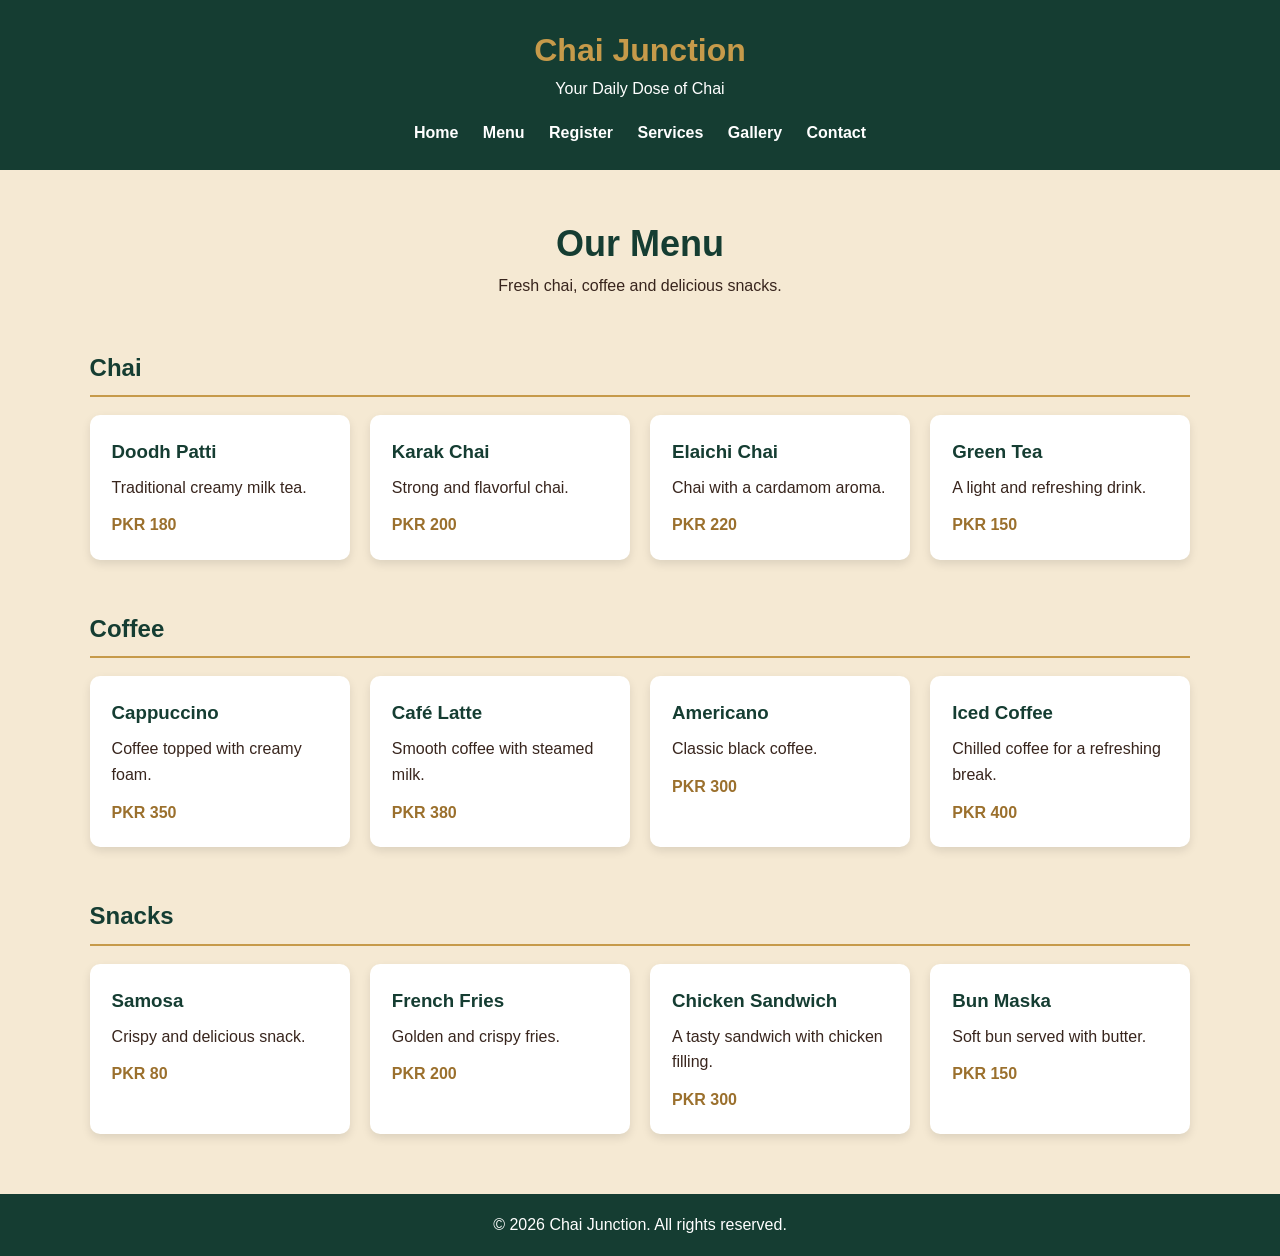
==== ASSIGNMENT NO 1/media.html @ e3ab8e17 "Add files via upload" ====
<!DOCTYPE html>
<html lang="en">
<head>
    <meta charset="UTF-8">
    <meta name="viewport" content="width=device-width, initial-scale=1.0">
    <title>Our Menu | Chai Junction</title>
    <link rel="stylesheet" href="media.css">
</head>
<body>

<header>
    <h1>Chai Junction</h1>
    <p>Your Daily Dose of Chai</p>
    <nav>
        <a href="index.html">Home</a>
        <a href="media.html">Menu</a>
        <a href="register.html">Register</a>
        <a href="services.html">Services</a>
        <a href="portfolio.html">Gallery</a>
        <a href="contact.html">Contact</a>
    </nav>
</header>

<main>
    <section class="menu-heading">
        <h2>Our Menu</h2>
        <p>Fresh chai, coffee and delicious snacks.</p>
    </section>

    <section class="menu-section">
        <h2>Chai</h2>
        <div class="menu-items">
            <div class="menu-card">
                <h3>Doodh Patti</h3>
                <p>Traditional creamy milk tea.</p>
                <strong>PKR 180</strong>
            </div>
            <div class="menu-card">
                <h3>Karak Chai</h3>
                <p>Strong and flavorful chai.</p>
                <strong>PKR 200</strong>
            </div>
            <div class="menu-card">
                <h3>Elaichi Chai</h3>
                <p>Chai with a cardamom aroma.</p>
                <strong>PKR 220</strong>
            </div>
            <div class="menu-card">
                <h3>Green Tea</h3>
                <p>A light and refreshing drink.</p>
                <strong>PKR 150</strong>
            </div>
        </div>
    </section>

    <section class="menu-section">
        <h2>Coffee</h2>
        <div class="menu-items">
            <div class="menu-card">
                <h3>Cappuccino</h3>
                <p>Coffee topped with creamy foam.</p>
                <strong>PKR 350</strong>
            </div>
            <div class="menu-card">
                <h3>Café Latte</h3>
                <p>Smooth coffee with steamed milk.</p>
                <strong>PKR 380</strong>
            </div>
            <div class="menu-card">
                <h3>Americano</h3>
                <p>Classic black coffee.</p>
                <strong>PKR 300</strong>
            </div>
            <div class="menu-card">
                <h3>Iced Coffee</h3>
                <p>Chilled coffee for a refreshing break.</p>
                <strong>PKR 400</strong>
            </div>
        </div>
    </section>

    <section class="menu-section">
        <h2>Snacks</h2>
        <div class="menu-items">
            <div class="menu-card">
                <h3>Samosa</h3>
                <p>Crispy and delicious snack.</p>
                <strong>PKR 80</strong>
            </div>
            <div class="menu-card">
                <h3>French Fries</h3>
                <p>Golden and crispy fries.</p>
                <strong>PKR 200</strong>
            </div>
            <div class="menu-card">
                <h3>Chicken Sandwich</h3>
                <p>A tasty sandwich with chicken filling.</p>
                <strong>PKR 300</strong>
            </div>
            <div class="menu-card">
                <h3>Bun Maska</h3>
                <p>Soft bun served with butter.</p>
                <strong>PKR 150</strong>
            </div>
        </div>
    </section>
</main>

<footer>
    <p>&copy; 2026 Chai Junction. All rights reserved.</p>
</footer>

</body>
</html>
---- ASSIGNMENT NO 1/media.css ----
* {
    margin: 0;
    padding: 0;
    box-sizing: border-box;
}

body {
    font-family: Arial, sans-serif;
    background-color: #F5E9D3;
    color: #38251D;
    line-height: 1.6;
}

header {
    background-color: #153D32;
    color: white;
    text-align: center;
    padding: 25px 15px;
}

header h1 {
    color: #C69A4A;
    font-size: 32px;
}

nav {
    margin-top: 18px;
}

nav a {
    color: white;
    text-decoration: none;
    margin: 0 10px;
    font-weight: bold;
}

nav a:hover {
    color: #C69A4A;
}

.menu-heading {
    text-align: center;
    padding: 45px 15px 25px;
}

.menu-heading h2 {
    font-size: 36px;
    color: #153D32;
}

.menu-section {
    padding: 25px 7%;
}

.menu-section h2 {
    color: #153D32;
    margin-bottom: 18px;
    border-bottom: 2px solid #C69A4A;
    padding-bottom: 8px;
}

.menu-items {
    display: grid;
    grid-template-columns: repeat(4, 1fr);
    gap: 20px;
}

.menu-card {
    background-color: white;
    padding: 22px;
    border-radius: 10px;
    box-shadow: 0 4px 10px rgba(0, 0, 0, 0.1);
    transition: transform 0.3s;
}

.menu-card:hover {
    transform: translateY(-5px);
}

.menu-card h3 {
    color: #153D32;
    margin-bottom: 8px;
}

.menu-card p {
    margin-bottom: 12px;
}

.menu-card strong {
    color: #9B702D;
}

footer {
    background-color: #153D32;
    color: white;
    text-align: center;
    padding: 18px;
    margin-top: 35px;
}

@media (max-width: 900px) {
    .menu-items {
        grid-template-columns: repeat(2, 1fr);
    }
}

@media (max-width: 550px) {
    .menu-items {
        grid-template-columns: 1fr;
    }

    nav a {
        display: inline-block;
        margin: 5px;
    }
}
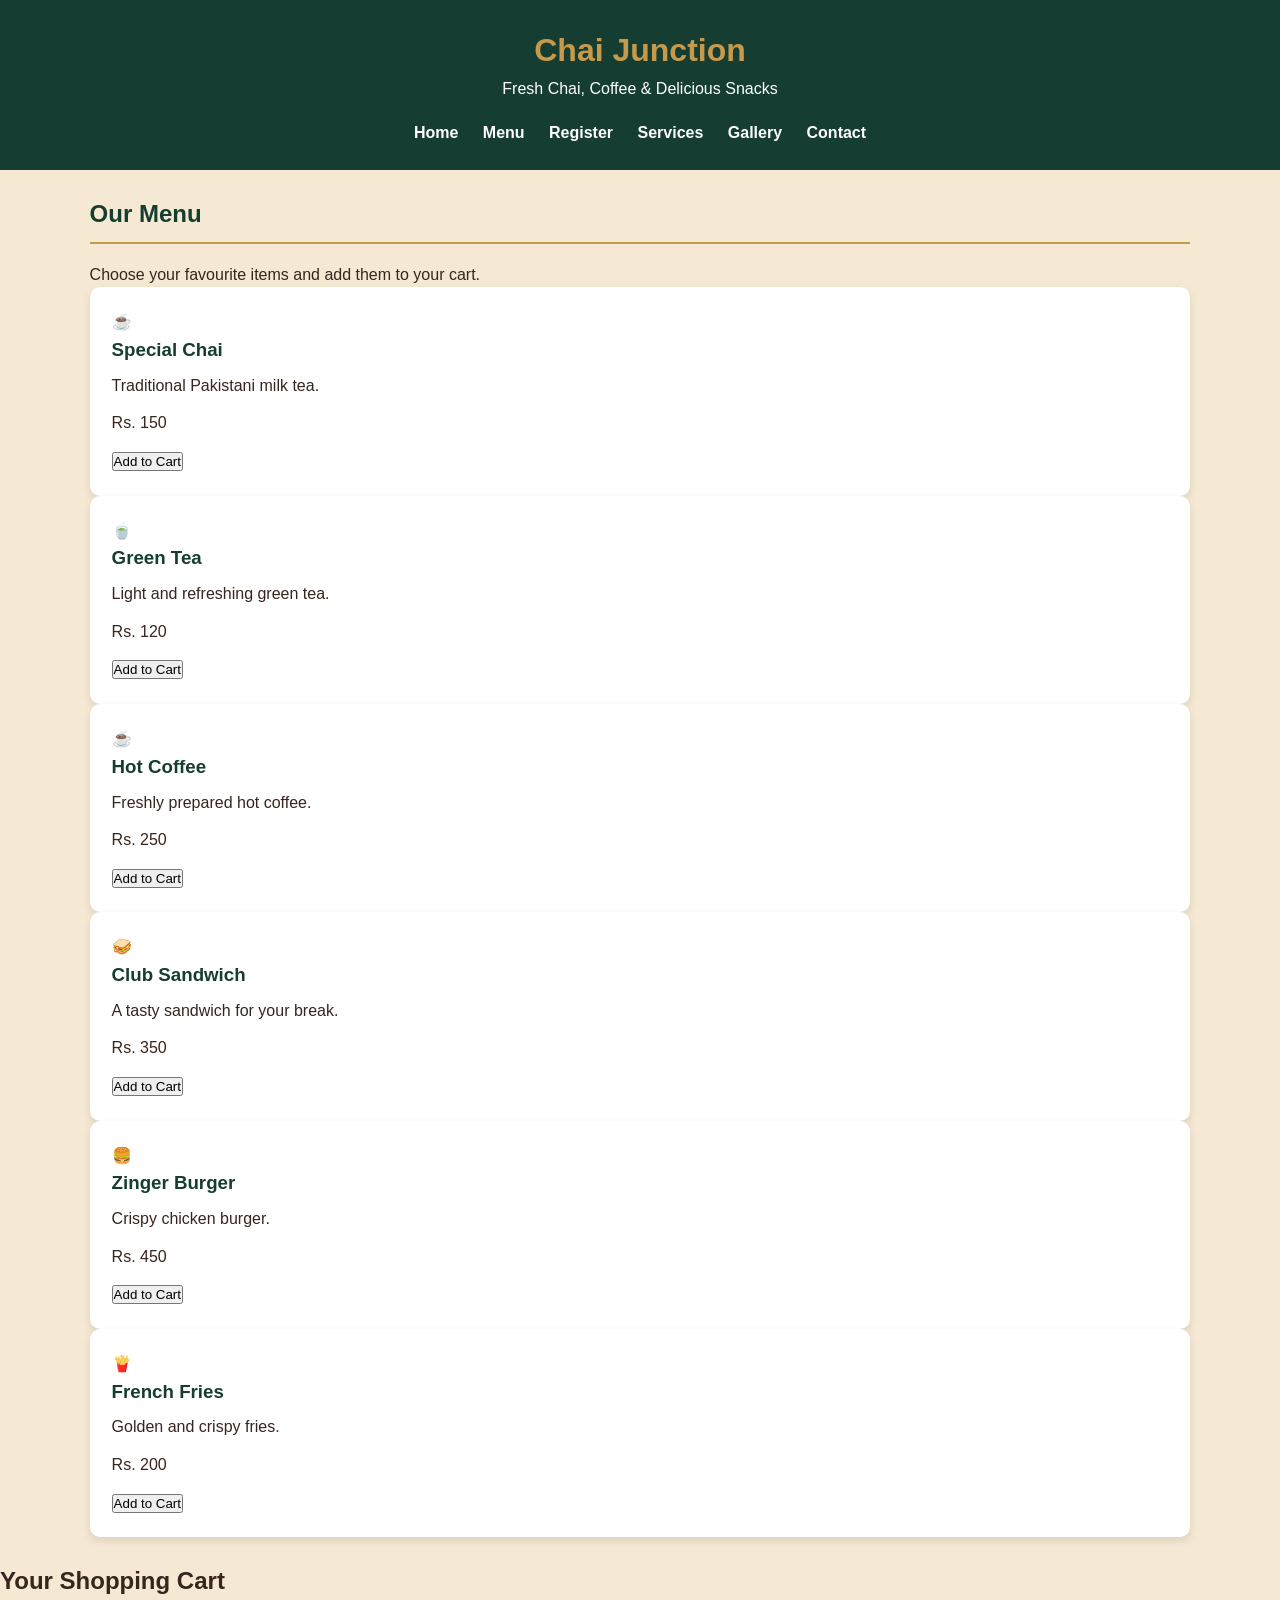
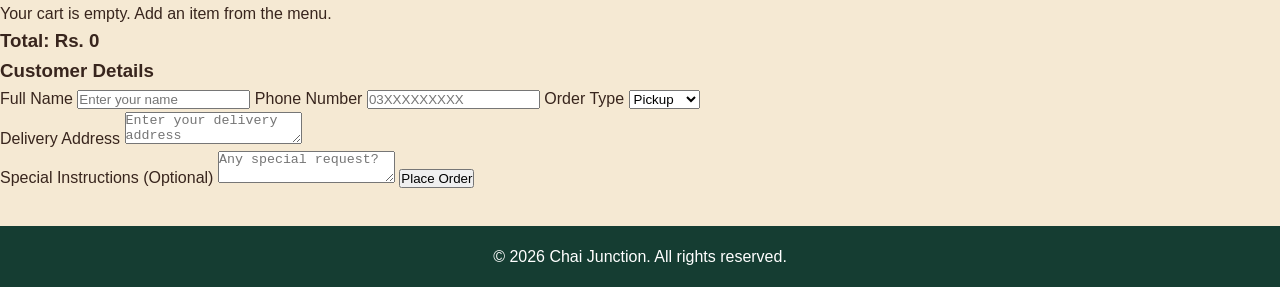
==== commit 5e04f55f: "media.html" ====
--- a/ASSIGNMENT NO 1/media.html
+++ b/ASSIGNMENT NO 1/media.html
@@ -4,112 +4,151 @@
 <head>
     <meta charset="UTF-8">
     <meta name="viewport" content="width=device-width, initial-scale=1.0">
-    <title>Our Menu | Chai Junction</title>
+    <title>Chai Junction | Menu</title>
     <link rel="stylesheet" href="media.css">
+    <script src="contact.js" defer></script>
 </head>
 <body>
 
-<header>
-    <h1>Chai Junction</h1>
-    <p>Your Daily Dose of Chai</p>
-    <nav>
-        <a href="index.html">Home</a>
-        <a href="media.html">Menu</a>
-        <a href="register.html">Register</a>
-        <a href="services.html">Services</a>
-        <a href="portfolio.html">Gallery</a>
-        <a href="contact.html">Contact</a>
-    </nav>
-</header>
+    <header>
+        <h1>Chai Junction</h1>
+        <p>Fresh Chai, Coffee & Delicious Snacks</p>
 
-<main>
-    <section class="menu-heading">
-        <h2>Our Menu</h2>
-        <p>Fresh chai, coffee and delicious snacks.</p>
-    </section>
+        <nav>
+            <a href="index.html">Home</a>
+            <a href="media.html">Menu</a>
+            <a href="register.html">Register</a>
+            <a href="services.html">Services</a>
+            <a href="portfolio.html">Gallery</a>
+            <a href="contact.html">Contact</a>
+        </nav>
+    </header>
 
-    <section class="menu-section">
-        <h2>Chai</h2>
-        <div class="menu-items">
-            <div class="menu-card">
-                <h3>Doodh Patti</h3>
-                <p>Traditional creamy milk tea.</p>
-                <strong>PKR 180</strong>
+    <main>
+        <section class="menu-section">
+            <h2>Our Menu</h2>
+            <p class="intro">Choose your favourite items and add them to your cart.</p>
+
+            <div class="menu-grid">
+
+                <div class="menu-card">
+                    <div class="food-icon">☕</div>
+                    <h3>Special Chai</h3>
+                    <p>Traditional Pakistani milk tea.</p>
+                    <p class="price">Rs. 150</p>
+                    <button type="button" class="add-btn"
+                        data-name="Special Chai" data-price="150">
+                        Add to Cart
+                    </button>
+                </div>
+
+                <div class="menu-card">
+                    <div class="food-icon">🍵</div>
+                    <h3>Green Tea</h3>
+                    <p>Light and refreshing green tea.</p>
+                    <p class="price">Rs. 120</p>
+                    <button type="button" class="add-btn"
+                        data-name="Green Tea" data-price="120">
+                        Add to Cart
+                    </button>
+                </div>
+
+                <div class="menu-card">
+                    <div class="food-icon">☕</div>
+                    <h3>Hot Coffee</h3>
+                    <p>Freshly prepared hot coffee.</p>
+                    <p class="price">Rs. 250</p>
+                    <button type="button" class="add-btn"
+                        data-name="Hot Coffee" data-price="250">
+                        Add to Cart
+                    </button>
+                </div>
+
+                <div class="menu-card">
+                    <div class="food-icon">🥪</div>
+                    <h3>Club Sandwich</h3>
+                    <p>A tasty sandwich for your break.</p>
+                    <p class="price">Rs. 350</p>
+                    <button type="button" class="add-btn"
+                        data-name="Club Sandwich" data-price="350">
+                        Add to Cart
+                    </button>
+                </div>
+
+                <div class="menu-card">
+                    <div class="food-icon">🍔</div>
+                    <h3>Zinger Burger</h3>
+                    <p>Crispy chicken burger.</p>
+                    <p class="price">Rs. 450</p>
+                    <button type="button" class="add-btn"
+                        data-name="Zinger Burger" data-price="450">
+                        Add to Cart
+                    </button>
+                </div>
+
+                <div class="menu-card">
+                    <div class="food-icon">🍟</div>
+                    <h3>French Fries</h3>
+                    <p>Golden and crispy fries.</p>
+                    <p class="price">Rs. 200</p>
+                    <button type="button" class="add-btn"
+                        data-name="French Fries" data-price="200">
+                        Add to Cart
+                    </button>
+                </div>
+
             </div>
-            <div class="menu-card">
-                <h3>Karak Chai</h3>
-                <p>Strong and flavorful chai.</p>
-                <strong>PKR 200</strong>
-            </div>
-            <div class="menu-card">
-                <h3>Elaichi Chai</h3>
-                <p>Chai with a cardamom aroma.</p>
-                <strong>PKR 220</strong>
-            </div>
-            <div class="menu-card">
-                <h3>Green Tea</h3>
-                <p>A light and refreshing drink.</p>
-                <strong>PKR 150</strong>
-            </div>
-        </div>
-    </section>
+        </section>
 
-    <section class="menu-section">
-        <h2>Coffee</h2>
-        <div class="menu-items">
-            <div class="menu-card">
-                <h3>Cappuccino</h3>
-                <p>Coffee topped with creamy foam.</p>
-                <strong>PKR 350</strong>
-            </div>
-            <div class="menu-card">
-                <h3>Café Latte</h3>
-                <p>Smooth coffee with steamed milk.</p>
-                <strong>PKR 380</strong>
-            </div>
-            <div class="menu-card">
-                <h3>Americano</h3>
-                <p>Classic black coffee.</p>
-                <strong>PKR 300</strong>
-            </div>
-            <div class="menu-card">
-                <h3>Iced Coffee</h3>
-                <p>Chilled coffee for a refreshing break.</p>
-                <strong>PKR 400</strong>
-            </div>
-        </div>
-    </section>
+        <section class="cart-section" id="cart">
+            <h2>Your Shopping Cart</h2>
 
-    <section class="menu-section">
-        <h2>Snacks</h2>
-        <div class="menu-items">
-            <div class="menu-card">
-                <h3>Samosa</h3>
-                <p>Crispy and delicious snack.</p>
-                <strong>PKR 80</strong>
-            </div>
-            <div class="menu-card">
-                <h3>French Fries</h3>
-                <p>Golden and crispy fries.</p>
-                <strong>PKR 200</strong>
-            </div>
-            <div class="menu-card">
-                <h3>Chicken Sandwich</h3>
-                <p>A tasty sandwich with chicken filling.</p>
-                <strong>PKR 300</strong>
-            </div>
-            <div class="menu-card">
-                <h3>Bun Maska</h3>
-                <p>Soft bun served with butter.</p>
-                <strong>PKR 150</strong>
-            </div>
-        </div>
-    </section>
-</main>
+            <p id="emptyCart">Your cart is empty. Add an item from the menu.</p>
 
-<footer>
-    <p>&copy; 2026 Chai Junction. All rights reserved.</p>
-</footer>
+            <div id="cartItems"></div>
+
+            <h3 id="cartTotal">Total: Rs. 0</h3>
+
+            <form id="orderForm">
+                <h3>Customer Details</h3>
+
+                <label for="customerName">Full Name</label>
+                <input type="text" id="customerName"
+                    placeholder="Enter your name" required>
+
+                <label for="customerPhone">Phone Number</label>
+                <input type="tel" id="customerPhone"
+                    placeholder="03XXXXXXXXX"
+                    pattern="03[0-9]{9}" required>
+
+                <label for="orderType">Order Type</label>
+                <select id="orderType" required>
+                    <option value="Pickup">Pickup</option>
+                    <option value="Delivery">Delivery</option>
+                </select>
+
+                <div id="addressBox" class="hidden">
+                    <label for="customerAddress">Delivery Address</label>
+                    <textarea id="customerAddress"
+                        placeholder="Enter your delivery address"></textarea>
+                </div>
+
+                <label for="instructions">Special Instructions (Optional)</label>
+                <textarea id="instructions"
+                    placeholder="Any special request?"></textarea>
+
+                <button type="submit" id="placeOrderBtn">
+                    Place Order
+                </button>
+            </form>
+
+            <div id="orderMessage" role="status" aria-live="polite"></div>
+        </section>
+    </main>
+
+    <footer>
+        <p>&copy; 2026 Chai Junction. All rights reserved.</p>
+    </footer>
 
 </body>
 </html>
